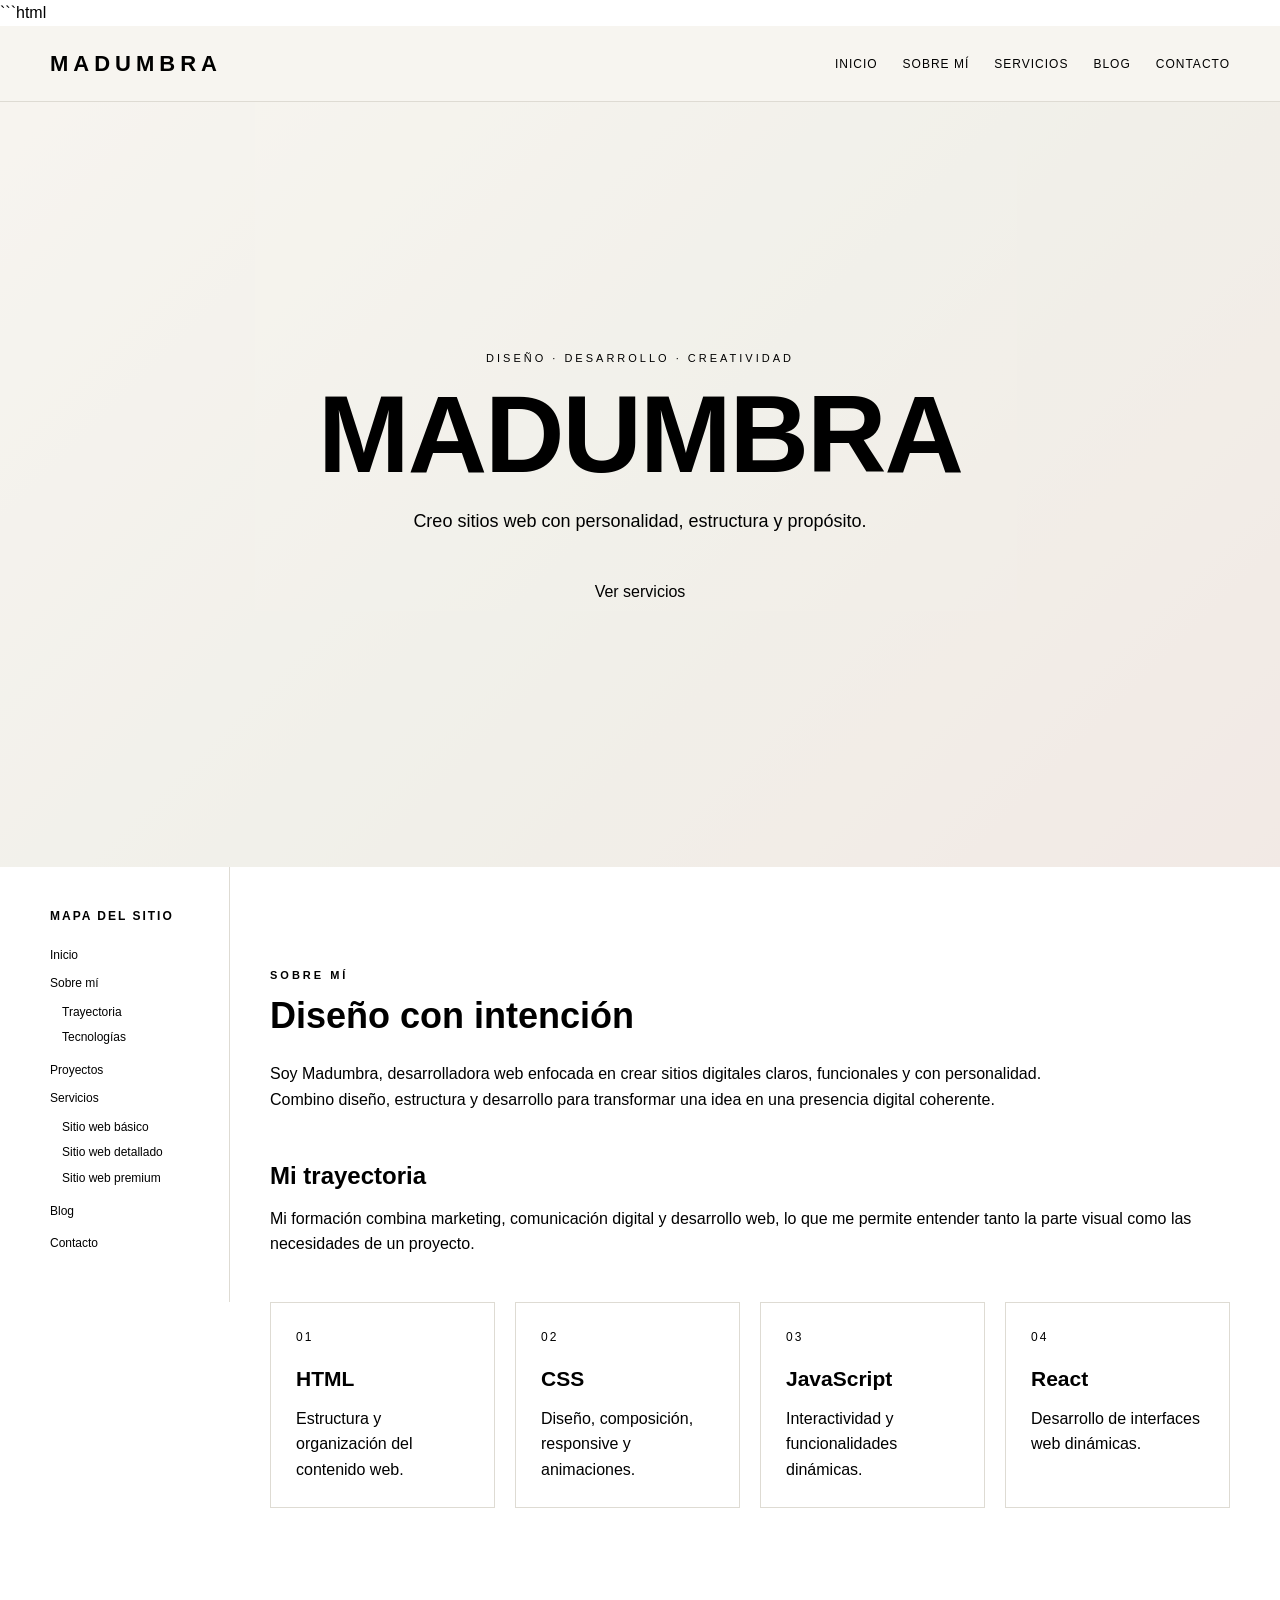
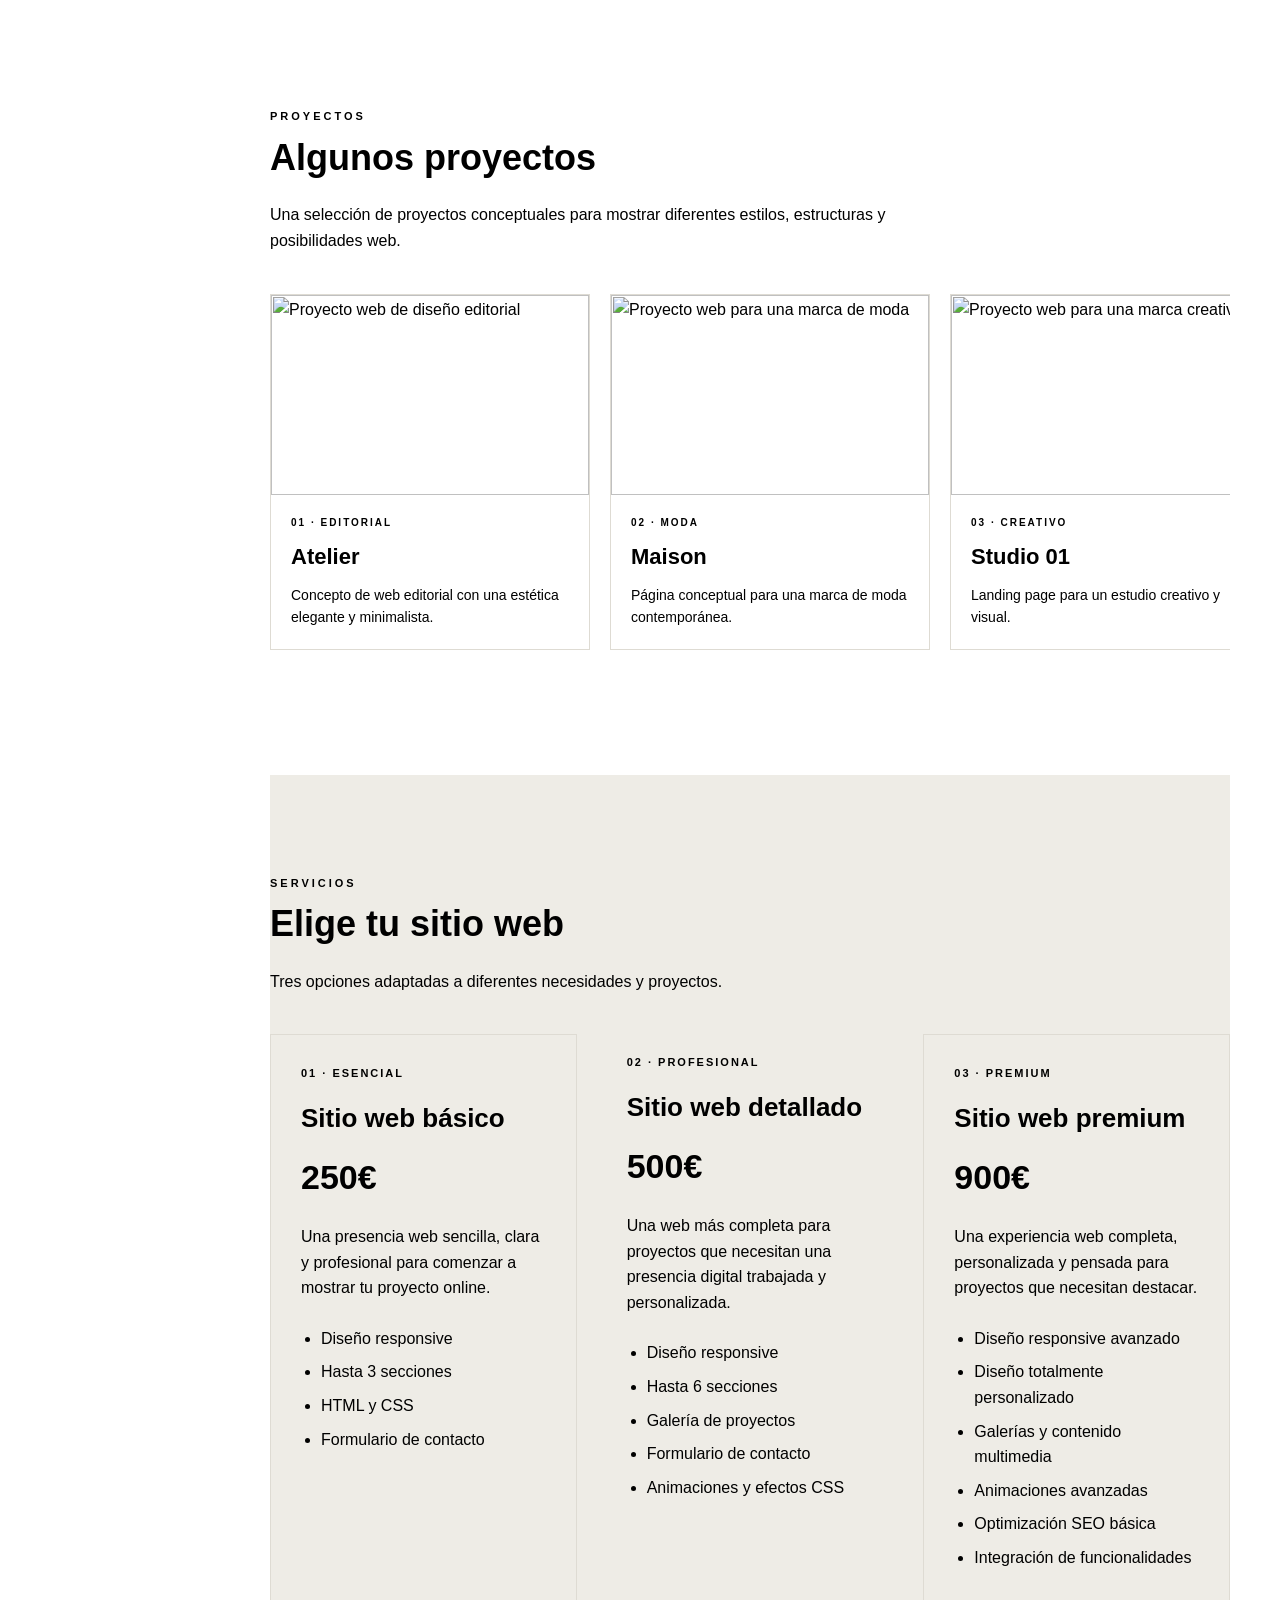
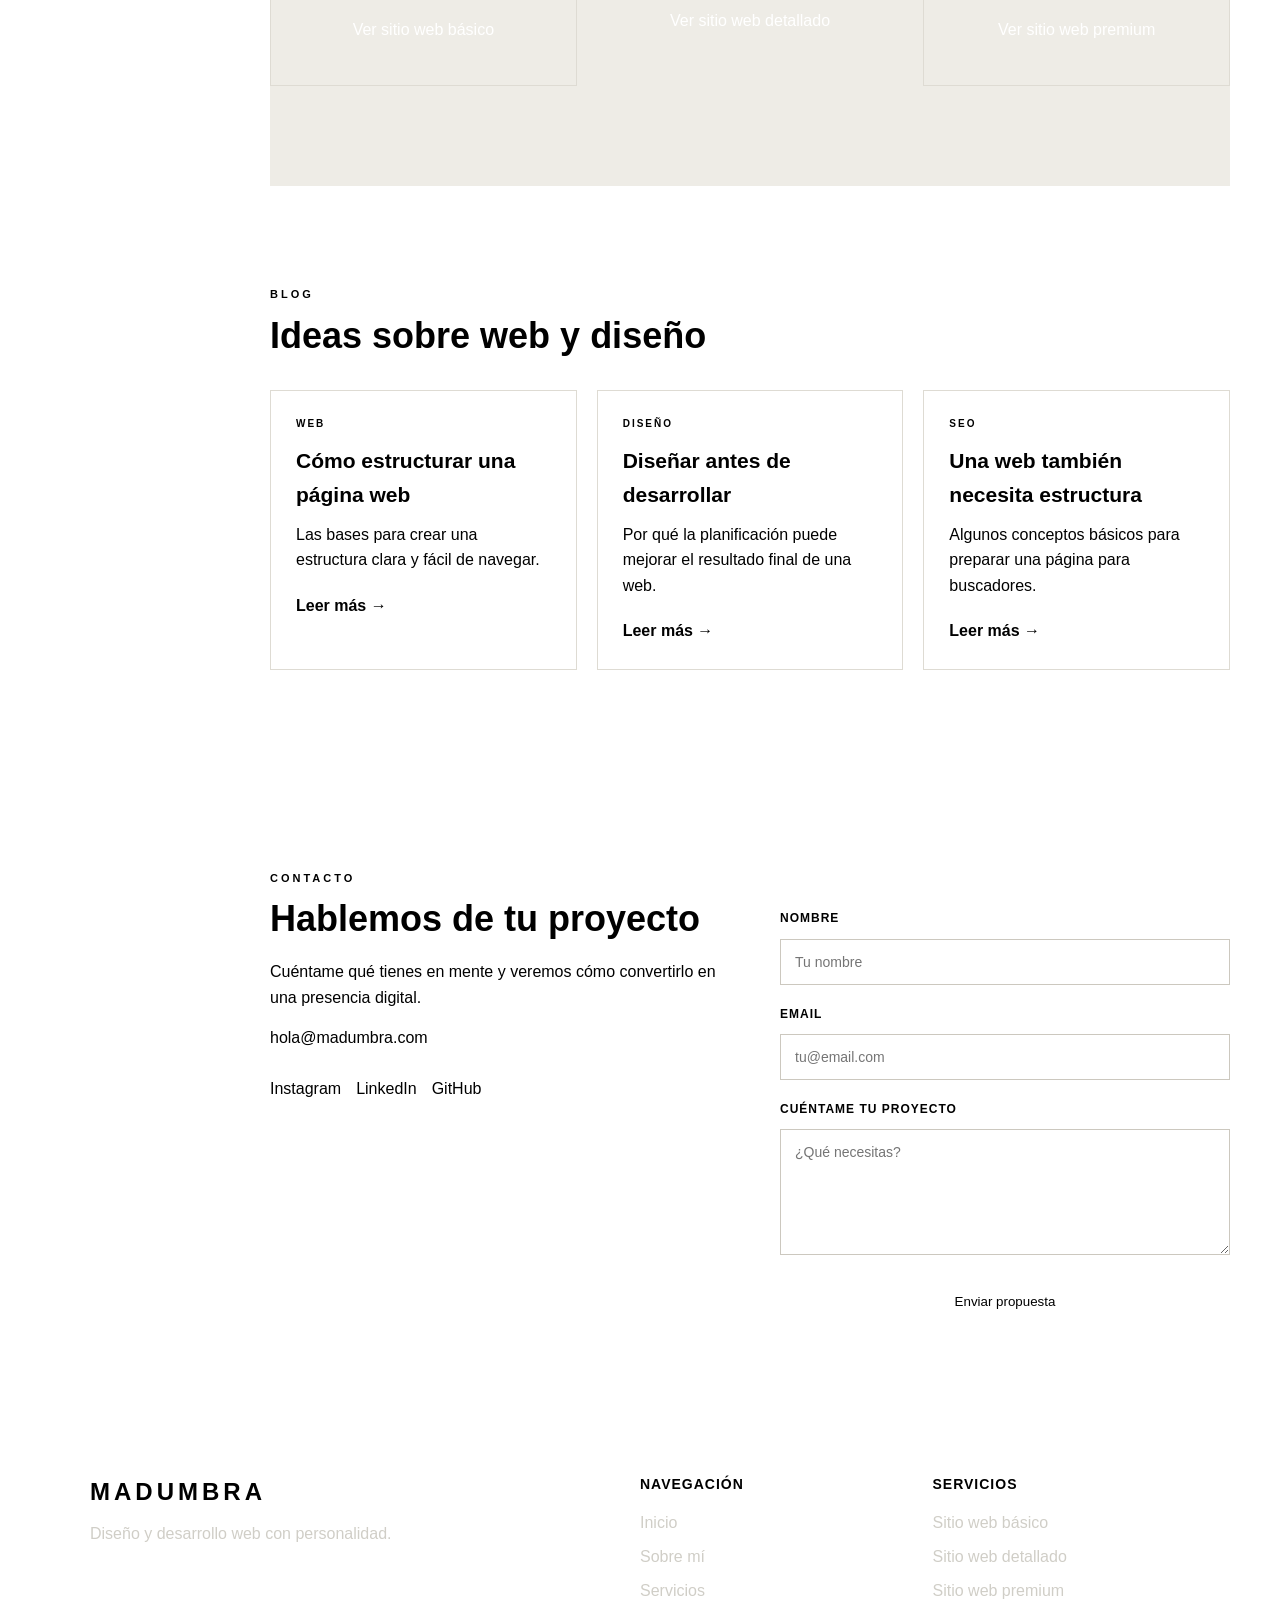
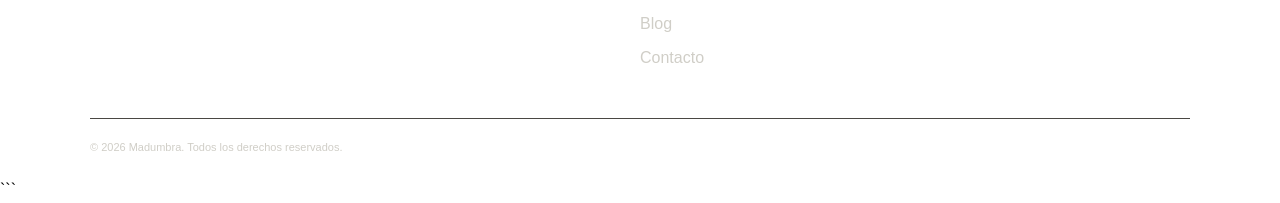
==== index.html @ 7d8da33e "Primer commit" ====
```html
<!DOCTYPE html>
<html lang="es">

<head>

    <meta charset="UTF-8">

    <meta
        name="viewport"
        content="width=device-width, initial-scale=1.0"
    >

    <title>Madumbra | Diseño y desarrollo web</title>

    <!-- FAVICON
    <link rel="icon" type="image/png" href="img/favicon.png">
    -->

    <link rel="stylesheet" href="style.css">

</head>


<body>


    <!-- =====================================
         HEADER
    ====================================== -->

    <header class="header">

        <div class="header-container">

            <!-- LOGO -->

            <div class="logo">

                <a href="#inicio">
                    MADUMBRA
                </a>

            </div>


            <!-- MENÚ -->

            <nav class="nav">

                <ul>

                    <li>
                        <a href="#inicio">
                            Inicio
                        </a>
                    </li>

                    <li>
                        <a href="#sobre-mi">
                            Sobre mí
                        </a>
                    </li>

                    <li>
                        <a href="#servicios">
                            Servicios
                        </a>
                    </li>

                    <li>
                        <a href="#blog">
                            Blog
                        </a>
                    </li>

                    <li>
                        <a href="#contacto">
                            Contacto
                        </a>
                    </li>

                </ul>

            </nav>

        </div>

    </header>



    <!-- =====================================
         CONTENIDO PRINCIPAL
    ====================================== -->

    <main>


        <!-- =====================================
             HERO
        ====================================== -->

        <section
            id="inicio"
            class="hero"
        >

            <!-- VIDEO DE FONDO -->

            <video
                class="hero-video"
                autoplay
                muted
                loop
                playsinline
            >

                <source
                    src="video/hero.mp4"
                    type="video/mp4"
                >

            </video>


            <!-- CAPA DE SUPERPOSICIÓN -->

            <div class="hero-overlay"></div>


            <!-- CONTENIDO -->

            <div class="hero-content">

                <p class="small-title">
                    DISEÑO · DESARROLLO · CREATIVIDAD
                </p>


                <h1>
                    MADUMBRA
                </h1>


                <p class="hero-text">

                    Creo sitios web con personalidad,
                    estructura y propósito.

                </p>


                <a
                    href="#servicios"
                    class="button"
                >
                    Ver servicios
                </a>

            </div>

        </section>



        <!-- =====================================
             CONTENIDO + SIDEBAR
        ====================================== -->

        <div class="content-layout">


            <!-- =====================================
                 SIDEBAR
            ====================================== -->

            <aside class="sidebar">

                <h2>
                    Mapa del sitio
                </h2>


                <ul>

                    <li>
                        <a href="#inicio">
                            Inicio
                        </a>
                    </li>


                    <li>

                        <a href="#sobre-mi">
                            Sobre mí
                        </a>

                        <ul>

                            <li>
                                <a href="#trayectoria">
                                    Trayectoria
                                </a>
                            </li>

                            <li>
                                <a href="#tecnologias">
                                    Tecnologías
                                </a>
                            </li>

                        </ul>

                    </li>


                    <li>

                        <a href="#proyectos">
                            Proyectos
                        </a>

                    </li>


                    <li>

                        <a href="#servicios">
                            Servicios
                        </a>

                        <ul>

                            <li>
                                <a href="basica.html">
                                    Sitio web básico
                                </a>
                            </li>

                            <li>
                                <a href="detallada.html">
                                    Sitio web detallado
                                </a>
                            </li>

                            <li>
                                <a href="premium.html">
                                    Sitio web premium
                                </a>
                            </li>

                        </ul>

                    </li>


                    <li>

                        <a href="#blog">
                            Blog
                        </a>

                    </li>


                    <li>

                        <a href="#contacto">
                            Contacto
                        </a>

                    </li>

                </ul>

            </aside>



            <!-- =====================================
                 CONTENIDO PRINCIPAL
            ====================================== -->

            <div class="main-content">



                <!-- =====================================
                     SOBRE MÍ
                ====================================== -->

                <section
                    id="sobre-mi"
                    class="section"
                >

                    <p class="section-label">
                        SOBRE MÍ
                    </p>


                    <h2>
                        Diseño con intención
                    </h2>


                    <p>

                        Soy Madumbra, desarrolladora web
                        enfocada en crear sitios digitales
                        claros, funcionales y con personalidad.

                    </p>


                    <p>

                        Combino diseño, estructura y
                        desarrollo para transformar una idea
                        en una presencia digital coherente.

                    </p>



                    <!-- TRAYECTORIA -->

                    <div id="trayectoria">

                        <h3>
                            Mi trayectoria
                        </h3>


                        <p>

                            Mi formación combina marketing,
                            comunicación digital y desarrollo
                            web, lo que me permite entender
                            tanto la parte visual como las
                            necesidades de un proyecto.

                        </p>

                    </div>



                    <!-- TECNOLOGÍAS -->

                    <div
                        id="tecnologias"
                        class="technology-grid"
                    >


                        <article class="technology-card">

                            <span>
                                01
                            </span>

                            <h3>
                                HTML
                            </h3>

                            <p>
                                Estructura y organización
                                del contenido web.
                            </p>

                        </article>



                        <article class="technology-card">

                            <span>
                                02
                            </span>

                            <h3>
                                CSS
                            </h3>

                            <p>
                                Diseño, composición,
                                responsive y animaciones.
                            </p>

                        </article>



                        <article class="technology-card">

                            <span>
                                03
                            </span>

                            <h3>
                                JavaScript
                            </h3>

                            <p>
                                Interactividad y
                                funcionalidades dinámicas.
                            </p>

                        </article>



                        <article class="technology-card">

                            <span>
                                04
                            </span>

                            <h3>
                                React
                            </h3>

                            <p>
                                Desarrollo de interfaces
                                web dinámicas.
                            </p>

                        </article>


                    </div>

                </section>



                <!-- =====================================
                     PROYECTOS
                ====================================== -->

                <section
                    id="proyectos"
                    class="section"
                >

                    <p class="section-label">
                        PROYECTOS
                    </p>


                    <h2>
                        Algunos proyectos
                    </h2>


                    <p class="section-description">

                        Una selección de proyectos conceptuales
                        para mostrar diferentes estilos,
                        estructuras y posibilidades web.

                    </p>


                    <div class="slider">


                        <!-- PROYECTO 1 -->

                        <article class="project-card">

                            <img
                                src="img/proyecto-01.jpg"
                                alt="Proyecto web de diseño editorial"
                            >

                            <div class="project-content">

                                <span>
                                    01 · EDITORIAL
                                </span>

                                <h3>
                                    Atelier
                                </h3>

                                <p>
                                    Concepto de web editorial
                                    con una estética elegante
                                    y minimalista.
                                </p>

                            </div>

                        </article>



                        <!-- PROYECTO 2 -->

                        <article class="project-card">

                            <img
                                src="img/proyecto-02.jpg"
                                alt="Proyecto web para una marca de moda"
                            >

                            <div class="project-content">

                                <span>
                                    02 · MODA
                                </span>

                                <h3>
                                    Maison
                                </h3>

                                <p>
                                    Página conceptual para una
                                    marca de moda contemporánea.
                                </p>

                            </div>

                        </article>



                        <!-- PROYECTO 3 -->

                        <article class="project-card">

                            <img
                                src="img/proyecto-03.jpg"
                                alt="Proyecto web para una marca creativa"
                            >

                            <div class="project-content">

                                <span>
                                    03 · CREATIVO
                                </span>

                                <h3>
                                    Studio 01
                                </h3>

                                <p>
                                    Landing page para un estudio
                                    creativo y visual.
                                </p>

                            </div>

                        </article>



                        <!-- PROYECTO 4 -->

                        <article class="project-card">

                            <img
                                src="img/proyecto-04.jpg"
                                alt="Proyecto web para un negocio"
                            >

                            <div class="project-content">

                                <span>
                                    04 · NEGOCIO
                                </span>

                                <h3>
                                    Forma
                                </h3>

                                <p>
                                    Web corporativa pensada para
                                    presentar servicios y proyectos.
                                </p>

                            </div>

                        </article>


                    </div>

                </section>



                <!-- =====================================
                     SERVICIOS
                ====================================== -->

                <section
                    id="servicios"
                    class="section services-section"
                >

                    <p class="section-label">
                        SERVICIOS
                    </p>


                    <h2>
                        Elige tu sitio web
                    </h2>


                    <p class="section-description">

                        Tres opciones adaptadas a diferentes
                        necesidades y proyectos.

                    </p>



                    <div class="services-grid">


                        <!-- =================================
                             SITIO WEB BÁSICO
                        ================================== -->

                        <article class="service-card">

                            <p class="service-type">
                                01 · ESENCIAL
                            </p>


                            <h3>
                                Sitio web básico
                            </h3>


                            <p class="price">
                                250€
                            </p>


                            <p>

                                Una presencia web sencilla,
                                clara y profesional para
                                comenzar a mostrar tu proyecto
                                online.

                            </p>


                            <ul>

                                <li>
                                    Diseño responsive
                                </li>

                                <li>
                                    Hasta 3 secciones
                                </li>

                                <li>
                                    HTML y CSS
                                </li>

                                <li>
                                    Formulario de contacto
                                </li>

                            </ul>


                            <a
                                href="basica.html"
                                class="service-button"
                            >
                                Ver sitio web básico
                            </a>

                        </article>



                        <!-- =================================
                             SITIO WEB DETALLADO
                        ================================== -->

                        <article
                            class="service-card featured"
                        >

                            <p class="service-type">
                                02 · PROFESIONAL
                            </p>


                            <h3>
                                Sitio web detallado
                            </h3>


                            <p class="price">
                                500€
                            </p>


                            <p>

                                Una web más completa para
                                proyectos que necesitan una
                                presencia digital trabajada
                                y personalizada.

                            </p>


                            <ul>

                                <li>
                                    Diseño responsive
                                </li>

                                <li>
                                    Hasta 6 secciones
                                </li>

                                <li>
                                    Galería de proyectos
                                </li>

                                <li>
                                    Formulario de contacto
                                </li>

                                <li>
                                    Animaciones y efectos CSS
                                </li>

                            </ul>


                            <a
                                href="detallada.html"
                                class="service-button"
                            >
                                Ver sitio web detallado
                            </a>

                        </article>



                        <!-- =================================
                             SITIO WEB PREMIUM
                        ================================== -->

                        <article class="service-card">

                            <p class="service-type">
                                03 · PREMIUM
                            </p>


                            <h3>
                                Sitio web premium
                            </h3>


                            <p class="price">
                                900€
                            </p>


                            <p>

                                Una experiencia web completa,
                                personalizada y pensada para
                                proyectos que necesitan destacar.

                            </p>


                            <ul>

                                <li>
                                    Diseño responsive avanzado
                                </li>

                                <li>
                                    Diseño totalmente personalizado
                                </li>

                                <li>
                                    Galerías y contenido multimedia
                                </li>

                                <li>
                                    Animaciones avanzadas
                                </li>

                                <li>
                                    Optimización SEO básica
                                </li>

                                <li>
                                    Integración de funcionalidades
                                </li>

                            </ul>


                            <a
                                href="premium.html"
                                class="service-button"
                            >
                                Ver sitio web premium
                            </a>

                        </article>


                    </div>

                </section>



                <!-- =====================================
                     BLOG
                ====================================== -->

                <section
                    id="blog"
                    class="section"
                >

                    <p class="section-label">
                        BLOG
                    </p>


                    <h2>
                        Ideas sobre web y diseño
                    </h2>


                    <div class="blog-grid">


                        <article class="blog-card">

                            <span>
                                WEB
                            </span>

                            <h3>
                                Cómo estructurar una página web
                            </h3>

                            <p>
                                Las bases para crear una
                                estructura clara y fácil de navegar.
                            </p>

                            <a href="#">
                                Leer más →
                            </a>

                        </article>



                        <article class="blog-card">

                            <span>
                                DISEÑO
                            </span>

                            <h3>
                                Diseñar antes de desarrollar
                            </h3>

                            <p>
                                Por qué la planificación puede
                                mejorar el resultado final de una web.
                            </p>

                            <a href="#">
                                Leer más →
                            </a>

                        </article>



                        <article class="blog-card">

                            <span>
                                SEO
                            </span>

                            <h3>
                                Una web también necesita estructura
                            </h3>

                            <p>
                                Algunos conceptos básicos para
                                preparar una página para buscadores.
                            </p>

                            <a href="#">
                                Leer más →
                            </a>

                        </article>


                    </div>

                </section>



                <!-- =====================================
                     CONTACTO
                ====================================== -->

                <section
                    id="contacto"
                    class="section"
                >

                    <p class="section-label">
                        CONTACTO
                    </p>


                    <div class="contact-section">


                        <!-- INFORMACIÓN -->

                        <div class="contact-data">

                            <h2>
                                Hablemos de tu proyecto
                            </h2>


                            <p>

                                Cuéntame qué tienes en mente
                                y veremos cómo convertirlo
                                en una presencia digital.

                            </p>


                            <p>
                                hola@madumbra.com
                            </p>


                            <div class="social-links">

                                <a href="#">
                                    Instagram
                                </a>

                                <a href="#">
                                    LinkedIn
                                </a>

                                <a href="#">
                                    GitHub
                                </a>

                            </div>

                        </div>



                        <!-- FORMULARIO -->

                        <form class="contact-form">


                            <label for="nombre">
                                Nombre
                            </label>

                            <input
                                type="text"
                                id="nombre"
                                name="nombre"
                                placeholder="Tu nombre"
                            >


                            <label for="email">
                                Email
                            </label>

                            <input
                                type="email"
                                id="email"
                                name="email"
                                placeholder="tu@email.com"
                            >


                            <label for="mensaje">
                                Cuéntame tu proyecto
                            </label>

                            <textarea
                                id="mensaje"
                                name="mensaje"
                                rows="6"
                                placeholder="¿Qué necesitas?"
                            ></textarea>


                            <button type="submit">
                                Enviar propuesta
                            </button>


                        </form>


                    </div>

                </section>


            </div>

        </div>

    </main>



    <!-- =====================================
         FOOTER
    ====================================== -->

    <footer class="footer">

        <div class="footer-content">


            <div>

                <h2>
                    MADUMBRA
                </h2>

                <p>
                    Diseño y desarrollo web
                    con personalidad.
                </p>

            </div>



            <div>

                <h3>
                    Navegación
                </h3>

                <ul>

                    <li>
                        <a href="#inicio">
                            Inicio
                        </a>
                    </li>

                    <li>
                        <a href="#sobre-mi">
                            Sobre mí
                        </a>
                    </li>

                    <li>
                        <a href="#servicios">
                            Servicios
                        </a>
                    </li>

                    <li>
                        <a href="#blog">
                            Blog
                        </a>
                    </li>

                    <li>
                        <a href="#contacto">
                            Contacto
                        </a>
                    </li>

                </ul>

            </div>



            <div>

                <h3>
                    Servicios
                </h3>

                <ul>

                    <li>
                        <a href="basica.html">
                            Sitio web básico
                        </a>
                    </li>

                    <li>
                        <a href="detallada.html">
                            Sitio web detallado
                        </a>
                    </li>

                    <li>
                        <a href="premium.html">
                            Sitio web premium
                        </a>
                    </li>

                </ul>

            </div>


        </div>


        <div class="footer-bottom">

            <p>
                © 2026 Madumbra. Todos los derechos reservados.
            </p>

        </div>

    </footer>


</body>

</html>
```
---- style.css ----
```css
/* =========================================
   VARIABLES
========================================= */

:root {

    --dark: #24231f;
    --cream: #f7f5f0;
    --white: #ffffff;

    --olive: #7d886f;
    --light-olive: #dfe3d8;

    --pink: #ead6d2;
    --gold: #b89a63;

    --grey: #77736d;

}



/* =========================================
   RESET
========================================= */

* {
    box-sizing: border-box;
    margin: 0;
    padding: 0;
}


html {
    scroll-behavior: smooth;
}


body {

    font-family: Arial, Helvetica, sans-serif;

    background-color: var(--cream);

    color: var(--dark);

    line-height: 1.6;

}



/* =========================================
   IMÁGENES
========================================= */

img {

    display: block;

    width: 100%;

}



/* =========================================
   HEADER
========================================= */

.header {

    position: sticky;

    top: 0;

    z-index: 1000;

    background-color: rgba(
        247,
        245,
        240,
        0.96
    );

    border-bottom: 1px solid #dedbd3;

}


.header-container {

    width: 100%;

    max-width: 1400px;

    margin: 0 auto;

    padding: 18px 20px;

    display: flex;

    flex-direction: column;

    align-items: center;

    gap: 15px;

}



/* =========================================
   LOGO
========================================= */

.logo a {

    color: var(--dark);

    text-decoration: none;

    font-size: 22px;

    font-weight: bold;

    letter-spacing: 5px;

    transition: transform 0.4s ease;

}


.logo a:hover {

    display: inline-block;

    transform: scale(1.2);

}



/* =========================================
   NAVEGACIÓN
========================================= */

.nav ul {

    display: flex;

    flex-wrap: wrap;

    justify-content: center;

    gap: 15px;

    list-style: none;

}


.nav a {

    color: var(--dark);

    text-decoration: none;

    font-size: 12px;

    text-transform: uppercase;

    letter-spacing: 1px;

    transition: color 0.3s ease;

}


.nav a:hover {

    color: var(--olive);

}



/* =========================================
   HERO
========================================= */

.hero {

    position: relative;

    min-height: 80vh;

    display: flex;

    justify-content: center;

    align-items: center;

    padding: 80px 20px;

    overflow: hidden;

    text-align: center;

    background: linear-gradient(
        135deg,
        #f7f5f0,
        #e6e9df,
        #ead6d2
    );

}


.hero-video {

    position: absolute;

    top: 0;

    left: 0;

    width: 100%;

    height: 100%;

    object-fit: cover;

    z-index: 0;

}


.hero-overlay {

    position: absolute;

    inset: 0;

    background-color: rgba(
        247,
        245,
        240,
        0.65
    );

    z-index: 1;

}


.hero-content {

    position: relative;

    z-index: 2;

    width: 100%;

    max-width: 1000px;

    margin: 0 auto;

    text-align: center;

}


.small-title {

    margin-bottom: 15px;

    font-size: 11px;

    letter-spacing: 3px;

    text-transform: uppercase;

    color: var(--grey);

}


.hero h1 {

    width: 100%;

    max-width: 900px;

    margin: 0 auto 20px;

    font-size: clamp(
        45px,
        10vw,
        110px
    );

    line-height: 0.95;

    letter-spacing: -2px;

    text-align: center;

    text-transform: uppercase;

}


.hero-text {

    max-width: 600px;

    margin: 0 auto 30px;

    font-size: 18px;

}



/* =========================================
   BOTONES
========================================= */

.button {

    display: inline-block;

    padding: 14px 25px;

    background-color: var(--dark);

    color: var(--white);

    text-decoration: none;

    border: 1px solid var(--dark);

    transition:
        background-color 0.3s ease,
        color 0.3s ease;

}


.button:hover {

    background-color: var(--olive);

    border-color: var(--olive);

}



/* =========================================
   LAYOUT PRINCIPAL
========================================= */

.content-layout {

    width: 100%;

}


.main-content {

    min-width: 0;

}



/* =========================================
   SIDEBAR
========================================= */

.sidebar {

    padding: 30px 20px;

    border-bottom: 1px solid #dedbd3;

}


.sidebar h2 {

    margin-bottom: 15px;

    font-size: 12px;

    text-transform: uppercase;

    letter-spacing: 2px;

}


.sidebar ul {

    list-style: none;

}


.sidebar > ul > li {

    margin-bottom: 7px;

}


.sidebar ul ul {

    margin-top: 5px;

    margin-left: 12px;

}


.sidebar a {

    color: var(--grey);

    text-decoration: none;

    font-size: 12px;

    transition: color 0.3s ease;

}


.sidebar a:hover {

    color: var(--dark);

}



/* =========================================
   SECCIONES
========================================= */

.section {

    padding: 70px 20px;

    max-width: 1100px;

    margin: 0 auto;

}


.section-label {

    margin-bottom: 12px;

    color: var(--olive);

    font-size: 11px;

    font-weight: bold;

    letter-spacing: 3px;

}


.section h2 {

    margin-bottom: 25px;

    font-size: 36px;

    line-height: 1.1;

}


.section h3 {

    margin-bottom: 10px;

}


.section-description {

    max-width: 650px;

    margin-bottom: 35px;

    color: var(--grey);

}



/* =========================================
   SOBRE MÍ
========================================= */

#trayectoria {

    margin-top: 45px;

    margin-bottom: 45px;

}


#trayectoria h3 {

    font-size: 24px;

}



/* =========================================
   TECNOLOGÍAS
========================================= */

.technology-grid {

    display: grid;

    grid-template-columns: 1fr;

    gap: 20px;

    margin-top: 35px;

}


.technology-card {

    padding: 25px;

    background-color: var(--white);

    border: 1px solid #dedbd3;

}


.technology-card span {

    display: block;

    margin-bottom: 15px;

    color: var(--gold);

    font-size: 12px;

    letter-spacing: 2px;

}


.technology-card h3 {

    font-size: 21px;

}


.technology-card p {

    color: var(--grey);

}



/* =========================================
   PROYECTOS / SLIDER
========================================= */

.slider {

    display: flex;

    gap: 20px;

    overflow-x: auto;

    padding: 5px 0 25px;

    scroll-behavior: smooth;

}


.project-card {

    flex: 0 0 280px;

    background-color: var(--white);

    border: 1px solid #dedbd3;

}


.project-card img {

    height: 200px;

    object-fit: cover;

}


.project-content {

    padding: 20px;

}


.project-content span {

    display: block;

    margin-bottom: 8px;

    color: var(--olive);

    font-size: 10px;

    font-weight: bold;

    letter-spacing: 2px;

}


.project-content h3 {

    font-size: 22px;

}


.project-content p {

    color: var(--grey);

    font-size: 14px;

}



/* =========================================
   SERVICIOS
========================================= */

.services-section {

    max-width: none;

    background-color: #eeece6;

}


.services-section > * {

    max-width: 1100px;

}


.services-grid {

    display: grid;

    grid-template-columns: 1fr;

    gap: 20px;

    margin-top: 40px;

    max-width: 1100px;

}


.service-card {

    display: flex;

    flex-direction: column;

    padding: 30px;

    background-color: var(--white);

    border: 1px solid #dedbd3;

}


.service-card.featured {

    border: 2px solid var(--olive);

}


.service-type {

    margin-bottom: 15px;

    color: var(--olive);

    font-size: 11px;

    font-weight: bold;

    letter-spacing: 2px;

}


.service-card h3 {

    margin-bottom: 10px;

    font-size: 26px;

}


.price {

    margin-bottom: 20px;

    font-size: 34px;

    font-weight: bold;

}


.service-card > p:not(.service-type):not(.price) {

    color: var(--grey);

}


.service-card ul {

    margin: 25px 0;

    padding-left: 20px;

}


.service-card li {

    margin-bottom: 8px;

}


.service-button {

    display: block;

    width: 100%;

    margin-top: auto;

    padding: 13px;

    text-align: center;

    background-color: var(--dark);

    color: white;

    text-decoration: none;

    transition:
        background-color 0.3s ease;

}


.service-button:hover {

    background-color: var(--olive);

}



/* =========================================
   BLOG
========================================= */

.blog-grid {

    display: grid;

    grid-template-columns: 1fr;

    gap: 20px;

    margin-top: 35px;

}


.blog-card {

    padding: 25px;

    background-color: var(--white);

    border: 1px solid #dedbd3;

}


.blog-card span {

    display: block;

    margin-bottom: 12px;

    color: var(--olive);

    font-size: 10px;

    font-weight: bold;

    letter-spacing: 2px;

}


.blog-card h3 {

    font-size: 21px;

}


.blog-card p {

    margin-bottom: 20px;

    color: var(--grey);

}


.blog-card a {

    color: var(--dark);

    font-weight: bold;

    text-decoration: none;

}



/* =========================================
   CONTACTO
========================================= */

.contact-section {

    display: grid;

    grid-template-columns: 1fr;

    gap: 40px;

}


.contact-data h2 {

    margin-bottom: 20px;

}


.contact-data p {

    margin-bottom: 15px;

}


.social-links {

    display: flex;

    flex-wrap: wrap;

    gap: 15px;

    margin-top: 25px;

}


.social-links a {

    color: var(--dark);

    text-decoration: none;

    border-bottom: 1px solid var(--dark);

}



/* =========================================
   FORMULARIO
========================================= */

.contact-form {

    display: flex;

    flex-direction: column;

    gap: 10px;

}


.contact-form label {

    margin-top: 10px;

    font-size: 12px;

    font-weight: bold;

    text-transform: uppercase;

    letter-spacing: 1px;

}


.contact-form input,
.contact-form textarea {

    width: 100%;

    padding: 14px;

    border: 1px solid #ccc8bf;

    background-color: var(--white);

    color: var(--dark);

    font-family: inherit;

    font-size: 14px;

}


.contact-form textarea {

    resize: vertical;

}


.contact-form input:focus,
.contact-form textarea:focus {

    outline: none;

    border-color: var(--olive);

}


.contact-form button {

    margin-top: 15px;

    padding: 14px;

    border: none;

    background-color: var(--dark);

    color: var(--white);

    font-family: inherit;

    cursor: pointer;

    transition:
        background-color 0.3s ease;

}


.contact-form button:hover {

    background-color: var(--olive);

}



/* =========================================
   FOOTER
========================================= */

.footer {

    padding: 50px 20px 20px;

    background-color: var(--dark);

    color: var(--white);

}


.footer-content {

    display: grid;

    grid-template-columns: 1fr;

    gap: 35px;

    max-width: 1100px;

    margin: 0 auto;

}


.footer h2 {

    margin-bottom: 10px;

    letter-spacing: 4px;

}


.footer h3 {

    margin-bottom: 15px;

    font-size: 14px;

    text-transform: uppercase;

    letter-spacing: 1px;

}


.footer p {

    color: #d0cec7;

}


.footer ul {

    list-style: none;

}


.footer li {

    margin-bottom: 8px;

}


.footer a {

    color: #d0cec7;

    text-decoration: none;

}


.footer a:hover {

    color: var(--pink);

}


.footer-bottom {

    max-width: 1100px;

    margin: 40px auto 0;

    padding-top: 20px;

    border-top: 1px solid #4a4843;

}


.footer-bottom p {

    font-size: 11px;

}



/* =========================================
   TABLET
   768px
========================================= */

@media (min-width: 768px) {


    /* HEADER */

    .header-container {

        flex-direction: row;

        justify-content: space-between;

        padding: 20px 35px;

    }


    .nav ul {

        gap: 25px;

    }



    /* SECCIONES */

    .section {

        padding: 90px 40px;

    }



    /* TECNOLOGÍAS */

    .technology-grid {

        grid-template-columns:
            repeat(2, 1fr);

    }



    /* SERVICIOS */

    .services-grid {

        grid-template-columns:
            repeat(2, 1fr);

    }



    /* BLOG */

    .blog-grid {

        grid-template-columns:
            repeat(2, 1fr);

    }



    /* CONTACTO */

    .contact-section {

        grid-template-columns:
            1fr 1fr;

        gap: 60px;

    }



    /* FOOTER */

    .footer-content {

        grid-template-columns:
            2fr 1fr 1fr;

    }

}



/* =========================================
   DESKTOP
   1024px
========================================= */

@media (min-width: 1024px) {


    /* HEADER */

    .header-container {

        padding: 20px 50px;

    }



    /* LAYOUT */

    .content-layout {

        display: grid;

        grid-template-columns:
            180px minmax(0, 1fr);

        column-gap: 40px;

        padding: 0 50px;

    }


    .sidebar {

        position: sticky;

        top: 90px;

        align-self: start;

        height: fit-content;

        border-bottom: none;

        border-right: 1px solid #dedbd3;

        padding: 40px 20px 40px 0;

    }


    .main-content {

        min-width: 0;

    }



    /* HERO */

    .hero {

        min-height: 85vh;

    }



    /* SECCIONES */

    .section {

        padding: 100px 0;

    }



    /* TECNOLOGÍAS */

    .technology-grid {

        grid-template-columns:
            repeat(4, 1fr);

    }



    /* SERVICIOS */

    .services-grid {

        grid-template-columns:
            repeat(3, 1fr);

    }


    .service-card.featured {

        transform: translateY(-10px);

    }



    /* BLOG */

    .blog-grid {

        grid-template-columns:
            repeat(3, 1fr);

    }



    /* PROYECTOS */

    .project-card {

        flex-basis: 320px;

    }



    /* FOOTER */

    .footer {

        padding-left: 50px;

        padding-right: 50px;

    }

}
```
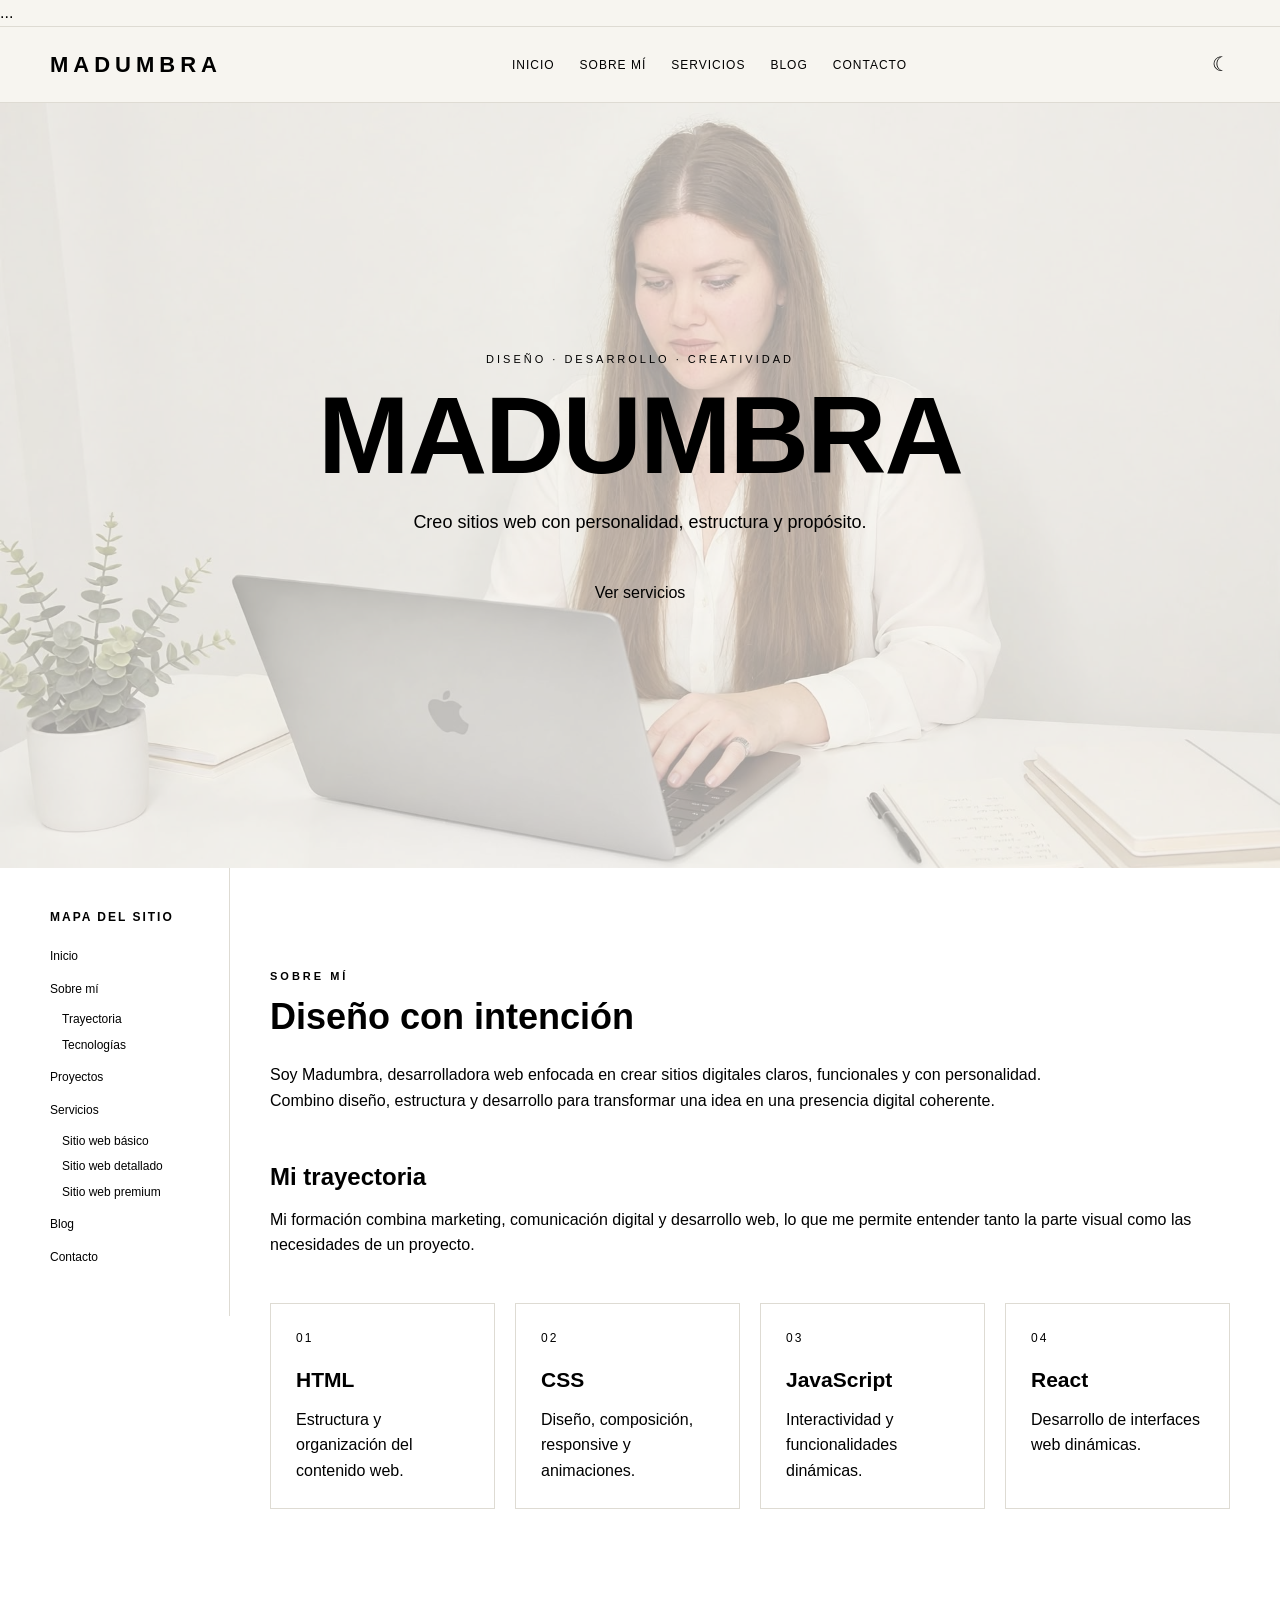
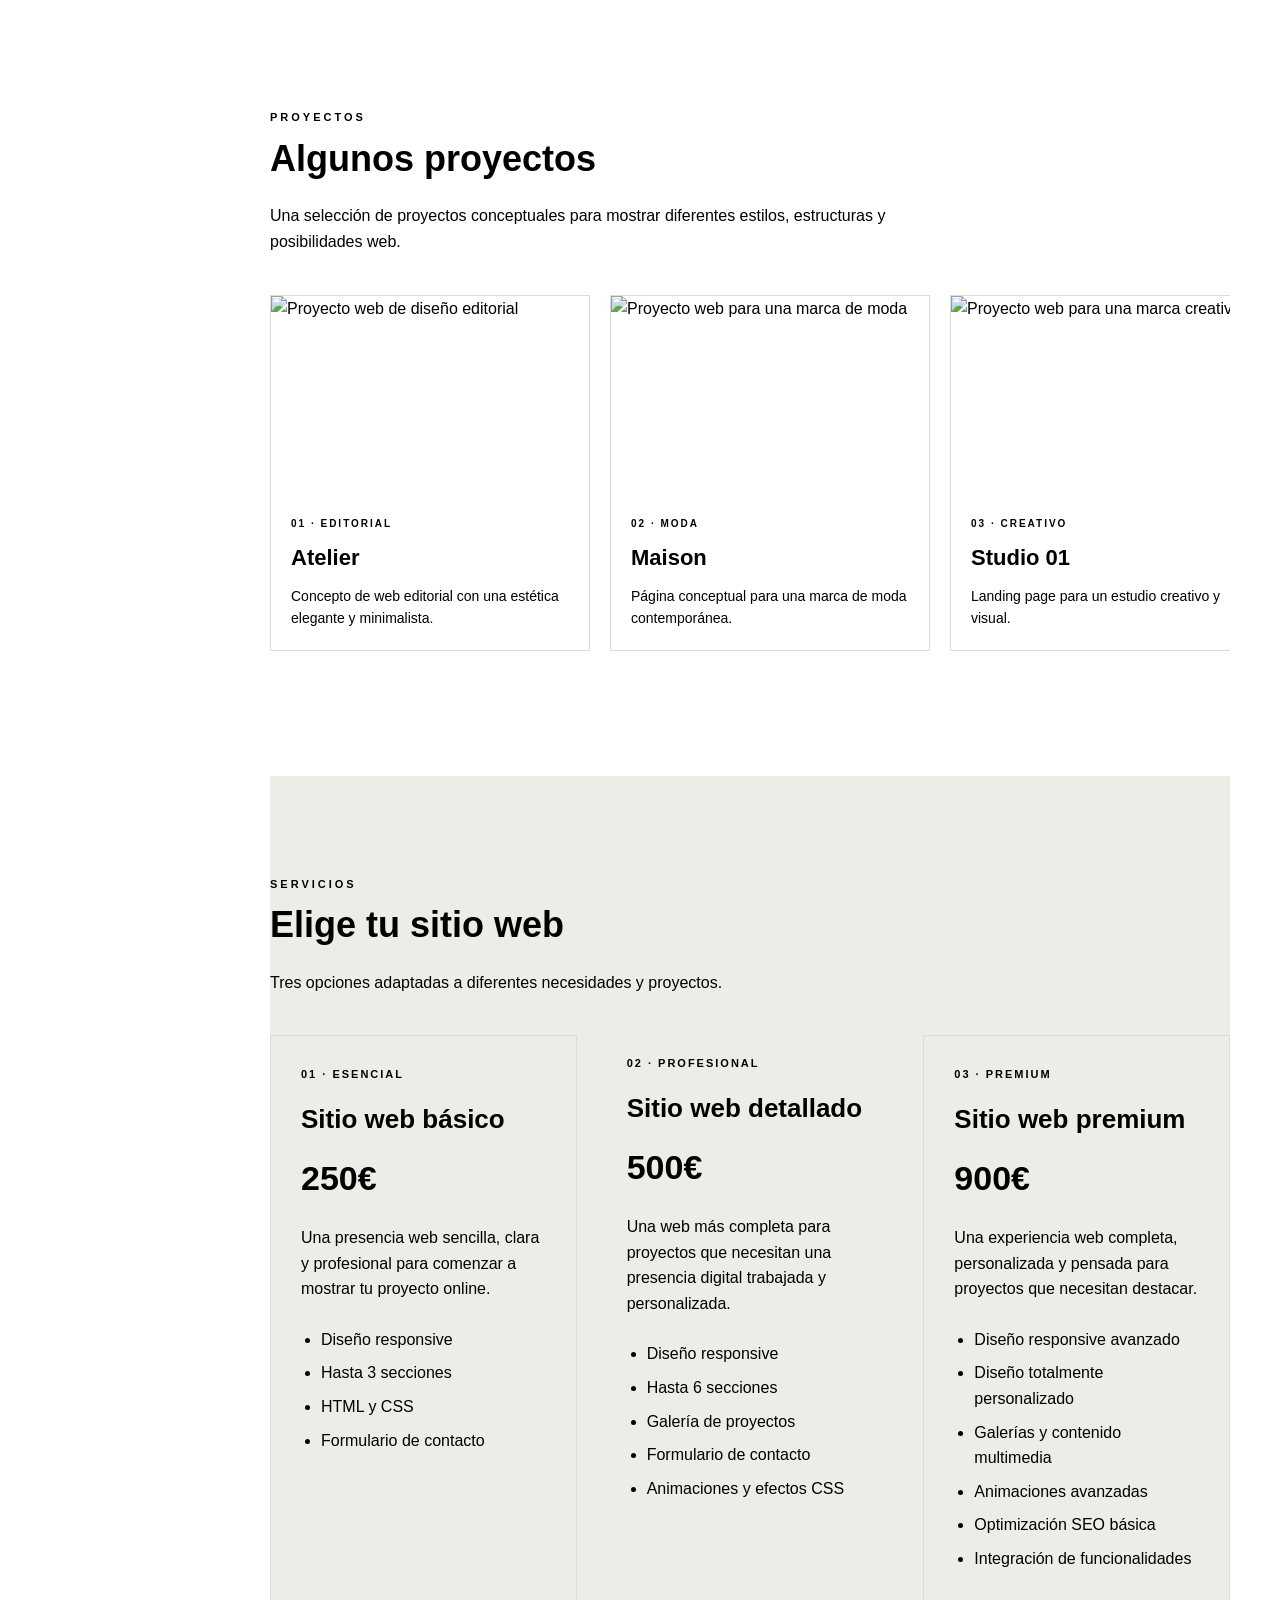
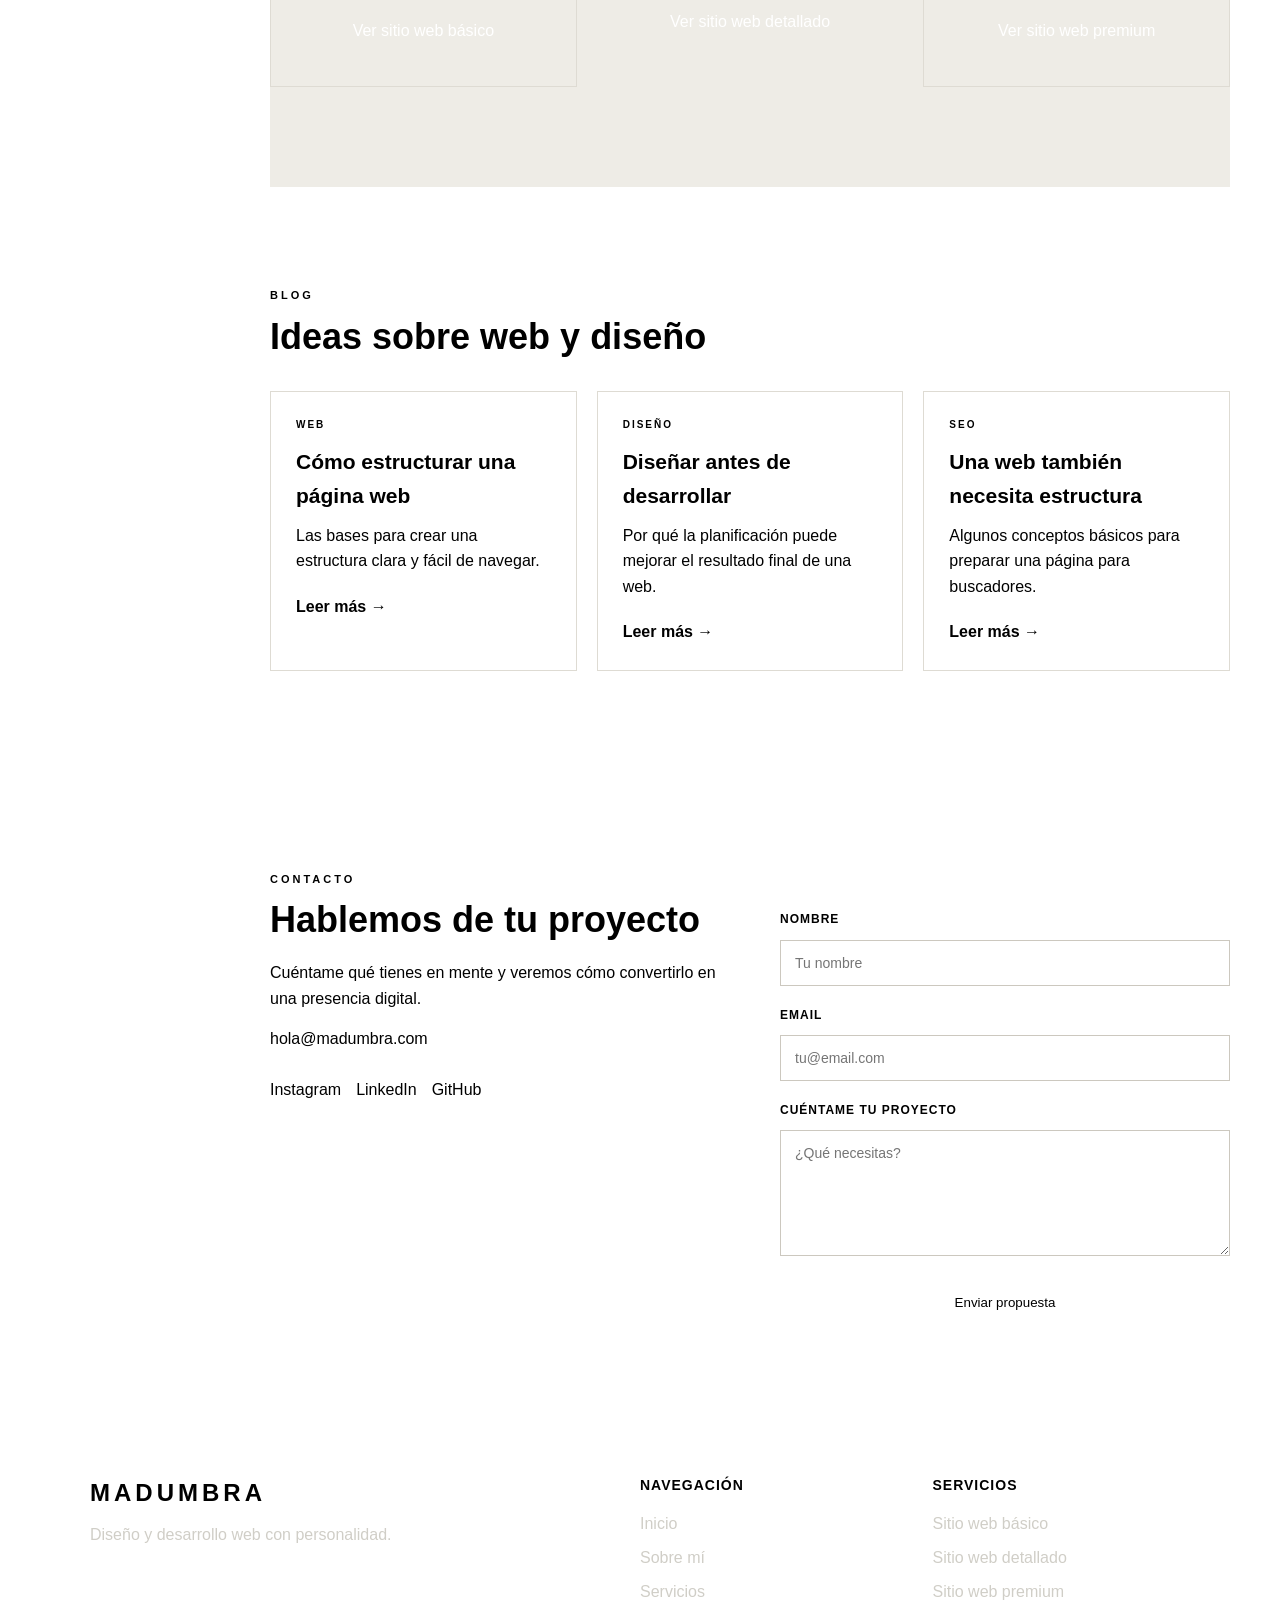
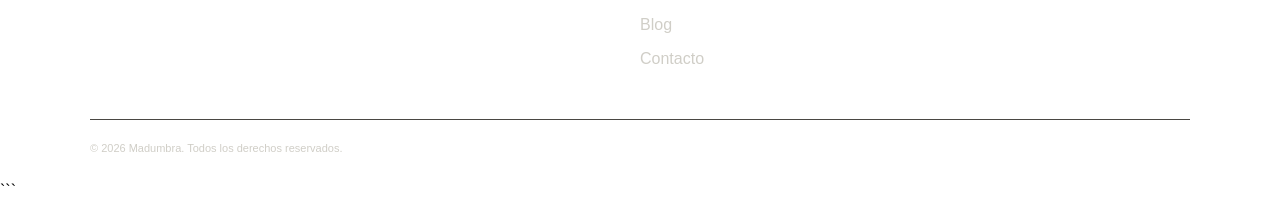
==== commit a65be96e: "Segundo commit" ====
--- a/index.html
+++ b/index.html
@@ -1,4 +1,3 @@
-```html
 <!DOCTYPE html>
 <html lang="es">
 
@@ -13,6 +12,14 @@
 
     <title>Madumbra | Diseño y desarrollo web</title>
 
+    <body>
+
+    <input type="checkbox" id="modo-oscuro">
+
+    <header class="header">
+        ...
+    </header>
+
     <!-- FAVICON
     <link rel="icon" type="image/png" href="img/favicon.png">
     -->
@@ -46,43 +53,18 @@
 
             <!-- MENÚ -->
 
-            <nav class="nav">
-
-                <ul>
-
-                    <li>
-                        <a href="#inicio">
-                            Inicio
-                        </a>
-                    </li>
-
-                    <li>
-                        <a href="#sobre-mi">
-                            Sobre mí
-                        </a>
-                    </li>
-
-                    <li>
-                        <a href="#servicios">
-                            Servicios
-                        </a>
-                    </li>
-
-                    <li>
-                        <a href="#blog">
-                            Blog
-                        </a>
-                    </li>
-
-                    <li>
-                        <a href="#contacto">
-                            Contacto
-                        </a>
-                    </li>
-
-                </ul>
-
-            </nav>
+<nav class="nav">
+    <ul>
+        <li><a href="#inicio">Inicio</a></li>
+        <li><a href="#sobre-mi">Sobre mí</a></li>
+        <li><a href="#servicios">Servicios</a></li>
+        <li><a href="#blog">Blog</a></li>
+        <li><a href="#contacto">Contacto</a></li>
+    </ul>
+</nav>
+
+<label for="modo-oscuro" class="dark-toggle">☾</label>
+<input type="checkbox" id="modo-oscuro">
 
         </div>
 
@@ -106,23 +88,10 @@
             class="hero"
         >
 
-            <!-- VIDEO DE FONDO -->
-
-            <video
-                class="hero-video"
-                autoplay
-                muted
-                loop
-                playsinline
-            >
-
-                <source
-                    src="video/hero.mp4"
-                    type="video/mp4"
-                >
-
-            </video>
-
+           <img 
+            class="hero-image" 
+            src="img/foto.jpg" 
+            alt="Imagen de portada de Madumbra">
 
             <!-- CAPA DE SUPERPOSICIÓN -->
 
--- a/style.css
+++ b/style.css
@@ -145,6 +145,22 @@
 /* =========================================
    NAVEGACIÓN
 ========================================= */
+#modo-oscuro {
+    display: none;
+}
+
+.dark-toggle {
+    display: inline-block;
+    margin-left: 15px;
+    font-size: 20px;
+    cursor: pointer;
+    transition: transform 0.3s ease, color 0.3s ease;
+}
+
+.dark-toggle:hover {
+    color: var(--gold);
+    transform: rotate(20deg) scale(1.15);
+}
 
 .nav ul {
 
@@ -218,22 +234,14 @@
 }
 
 
-.hero-video {
-
+.hero-image {
     position: absolute;
-
     top: 0;
-
     left: 0;
-
     width: 100%;
-
     height: 100%;
-
     object-fit: cover;
-
     z-index: 0;
-
 }
 
 
@@ -1375,7 +1383,20 @@
 
     }
 
-
+/* =========================
+   MODO OSCURO
+========================= */
+
+#modo-oscuro:checked ~ * {
+    --dark: #f7f5f0;
+    --cream: #24231f;
+    --white: #302f2b;
+    --olive: #aeb99f;
+    --light-olive: #45483f;
+    --pink: #4a3e3d;
+    --gold: #cdb47d;
+    --grey: #c4c0b8;
+}
 
     /* FOOTER */
 
